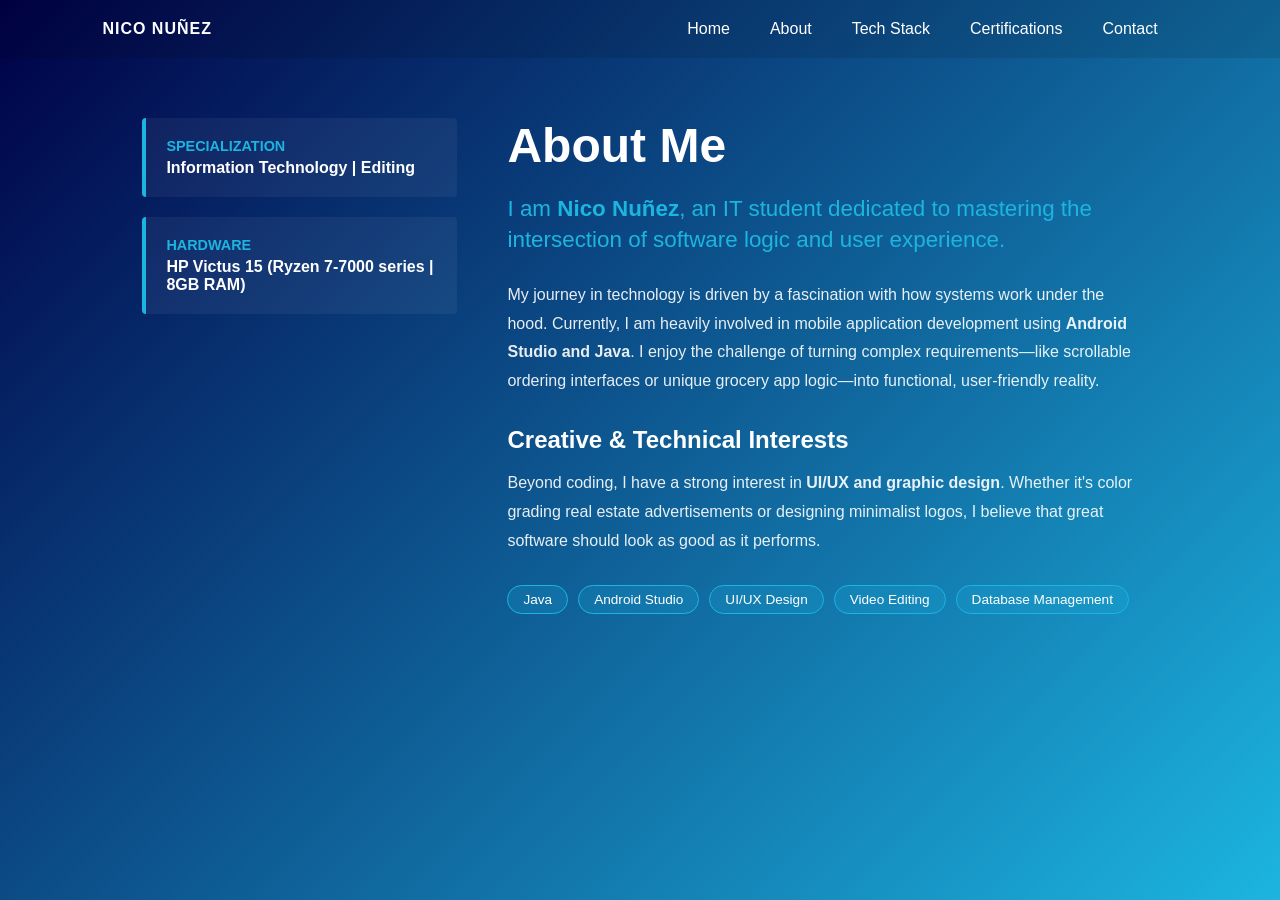
==== about.html @ f7c6fa9e "Fix the About page" ====
<!DOCTYPE html>
<html lang="en">
<head>
    <meta charset="UTF-8">
    <meta name="viewport" content="width=device-width, initial-scale=1.0">
    <title>About Me | Nico Nuñez</title>
    <link rel="stylesheet" href="style.css">
    <link rel="stylesheet" href="https://cdnjs.cloudflare.com/ajax/libs/font-awesome/6.0.0/css/all.min.css">
</head>
<body>

    <nav class="navbar">
        <div class="logo">NICO NUÑEZ</div>
        <ul class="nav-links">
            <li><a href="index.html">Home</a></li>
            <li><a href="about.html">About</a></li>
            <li><a href="techstack.html">Tech Stack</a></li>
            <li><a href="certs.html" class="active-link">Certifications</a></li>
            <li><a href="contact.html">Contact</a></li>
        </ul>
    </nav>

    <main class="about-container">
        <div class="about-grid">
            <!-- Sidebar: Quick Facts -->
            <aside class="about-sidebar">
                <div class="stat-card">
                    <h3>Specialization</h3>
                    <p>Information Technology | Editing</p>
                </div>
            
                <div class="stat-card">
                    <h3>Hardware</h3>
                    <p>HP Victus 15 (Ryzen 7-7000 series | 8GB RAM)</p>
                </div>
            </aside>

            <!-- Main Content -->
            <section class="about-main">
                <h1>About Me</h1>
                <p class="intro">
                    I am <strong>Nico Nuñez</strong>, an IT student dedicated to mastering the intersection of software logic and user experience.
                </p>
                <p>
                    My journey in technology is driven by a fascination with how systems work under the hood. Currently, I am heavily involved in mobile application development using <strong>Android Studio and Java</strong>. I enjoy the challenge of turning complex requirements—like scrollable ordering interfaces or unique grocery app logic—into functional, user-friendly reality.
                </p>
                
                <h3>Creative & Technical Interests</h3>
                <p>
                    Beyond coding, I have a strong interest in <strong>UI/UX and graphic design</strong>. Whether it's color grading real estate advertisements or designing minimalist logos, I believe that great software should look as good as it performs. 
                </p>

                <div class="skills-tags">
                    <span class="tag">Java</span>
                    <span class="tag">Android Studio</span>
                    <span class="tag">UI/UX Design</span>
                    <span class="tag">Video Editing</span>
                    <span class="tag">Database Management</span>
                </div>
            </section>
        </div>
    </main>

</body>
</html>
---- style.css ----
* {
    margin: 0;
    padding: 0;
    box-sizing: border-box;
    font-family: 'Segoe UI', Tahoma, Geneva, Verdana, sans-serif;
}

body {
    background: linear-gradient(135deg, #000046 0%, #1CB5E0 100%);
    background-attachment: fixed;
    color: white;
    min-height: 100vh;
}

/* Navbar */
.navbar {
    display: flex;
    justify-content: space-between;
    align-items: center;
    padding: 20px 8%;
    background: rgba(0, 0, 0, 0.1);
}

.logo {
    font-weight: 800;
    letter-spacing: 1px;
}

.nav-links {
    display: flex;
    list-style: none;
}

.nav-links li {
    padding: 0 20px;
}

.nav-links a {
    color: white;
    text-decoration: none;
    font-weight: 500;
    transition: 0.3s;
}

.nav-links a:hover {
    opacity: 0.7;
}

/* Hero Section */
.hero {
    display: flex;
    align-items: center;
    justify-content: center;
    padding: 50px 8%;
    min-height: calc(100vh - 80px);
}

/* Hero Section Container */
.hero-container {
    display: flex;
    align-items: center; /* Vertically centers the photo and text together */
    justify-content: space-between; /* Spaced out horizontally */
    max-width: 1200px;
    width: 100%;
    gap: 60px; /* Space between the photo and the text */
}

/* Photo Styling */
.hero-image {
    flex: 1;
    display: flex;
    justify-content: center;
    align-items: center;
}

.hero-image img {
    width: 380px;  /* Size of the circle */
    height: 380px; 
    object-fit: cover;
    border-radius: 50%;
    border: 8px solid rgba(255, 255, 255, 0.2); /* Semi-transparent white frame */
    outline: 2px solid white; /* Thin solid outer line for a 'double frame' look */
    padding: 5px;
    box-shadow: 0 20px 50px rgba(0, 0, 0, 0.4);
}

/* Text Content Styling */
.hero-text {
    flex: 1.5;
    display: flex;
    flex-direction: column;
    justify-content: center; /* Ensures text stays centered if photo is taller */
}

/* Responsive adjustments for Mobile */
@media (max-width: 992px) {
    .hero-container {
        flex-direction: column; /* Stack vertically on small screens */
        text-align: center;
        gap: 30px;
    }

    .hero-image img {
        width: 280px; /* Slightly smaller for mobile */
        height: 280px;
    }

    .title-group {
        justify-content: center;
    }
}

.hero-text {
    flex: 1.5;
}

.title-group {
    display: flex;
    align-items: center;
    gap: 20px;
}

.title-group h1 {
    font-size: 3.5rem;
    font-weight: 700;
}

.line {
    flex-grow: 1;
    height: 2px;
    background-color: rgba(255, 255, 255, 0.4);
}

.name {
    font-size: 5rem;
    font-weight: 800;
    margin-top: -10px;
    line-height: 1.1;
}

.description {
    margin-top: 25px;
    line-height: 1.6;
    font-size: 1.1rem;
    max-width: 500px;
    color: rgba(255, 255, 255, 0.9);
}

/* Social Icons */
.social-icons {
    margin-top: 30px;
    display: flex;
    gap: 20px;
}

.social-icons a {
    color: white;
    font-size: 2.5rem;
    transition: transform 0.3s;
}

.social-icons a:hover {
    transform: scale(1.1);
}

/* Mobile Menu Toggle */
.menu-toggle {
    display: none;
    cursor: pointer;
}

.bar {
    display: block;
    width: 25px;
    height: 3px;
    margin: 5px auto;
    background-color: white;
}

/* Responsive Tablet/Mobile */
@media (max-width: 992px) {
    .hero-container {
        flex-direction: column;
        text-align: center;
    }
    
    .name { font-size: 3.5rem; }
    .title-group { justify-content: center; }
    .line { display: none; }
    .description { margin: 25px auto; }
    .social-icons { justify-content: center; }
}

@media (max-width: 768px) {
    .menu-toggle { display: block; }
    .nav-links {
        display: none; /* Controlled by JS */
        position: absolute;
        top: 80px;
        left: 0;
        width: 100%;
        background: #000046;
        flex-direction: column;
        text-align: center;
    }
    .nav-links.active { display: flex; }
    .nav-links li { padding: 15px 0; }
}

/* About Page Layout */
.about-container {
    padding: 60px 8%;
    max-width: 1200px;
    margin: 0 auto;
}

.about-grid {
    display: grid;
    grid-template-columns: 1fr 2fr;
    gap: 50px;
    align-items: start;
}

/* Sidebar Styling */
.about-sidebar {
    display: flex;
    flex-direction: column;
    gap: 20px;
}

.stat-card {
    background: rgba(255, 255, 255, 0.05);
    padding: 20px;
    border-left: 4px solid #1CB5E0;
    border-radius: 4px;
    transition: transform 0.3s;
}

.stat-card:hover {
    transform: translateX(10px);
    background: rgba(255, 255, 255, 0.1);
}

.stat-card h3 {
    font-size: 0.9rem;
    text-transform: uppercase;
    color: #1CB5E0;
    margin-bottom: 5px;
}

.stat-card p {
    font-weight: 600;
}

/* Main Content Styling */
.about-main h1 {
    font-size: 3rem;
    margin-bottom: 20px;
}

.about-main .intro {
    font-size: 1.4rem;
    line-height: 1.4;
    margin-bottom: 25px;
    color: #1CB5E0;
}

.about-main p {
    line-height: 1.8;
    margin-bottom: 20px;
    color: rgba(255, 255, 255, 0.9);
}

.about-main h3 {
    margin: 30px 0 15px 0;
    font-size: 1.5rem;
}

/* Skill Tags */
.skills-tags {
    display: flex;
    flex-wrap: wrap;
    gap: 10px;
    margin-top: 30px;
}

.tag {
    background: rgba(28, 181, 224, 0.2);
    border: 1px solid #1CB5E0;
    color: white;
    padding: 6px 15px;
    border-radius: 20px;
    font-size: 0.85rem;
    font-weight: 500;
}

/* Responsive for Mobile */
@media (max-width: 850px) {
    .about-grid {
        grid-template-columns: 1fr;
    }
    
    .about-sidebar {
        order: 2; /* Move facts below text on mobile */
    }
    
    .about-main {
        order: 1;
    }
}
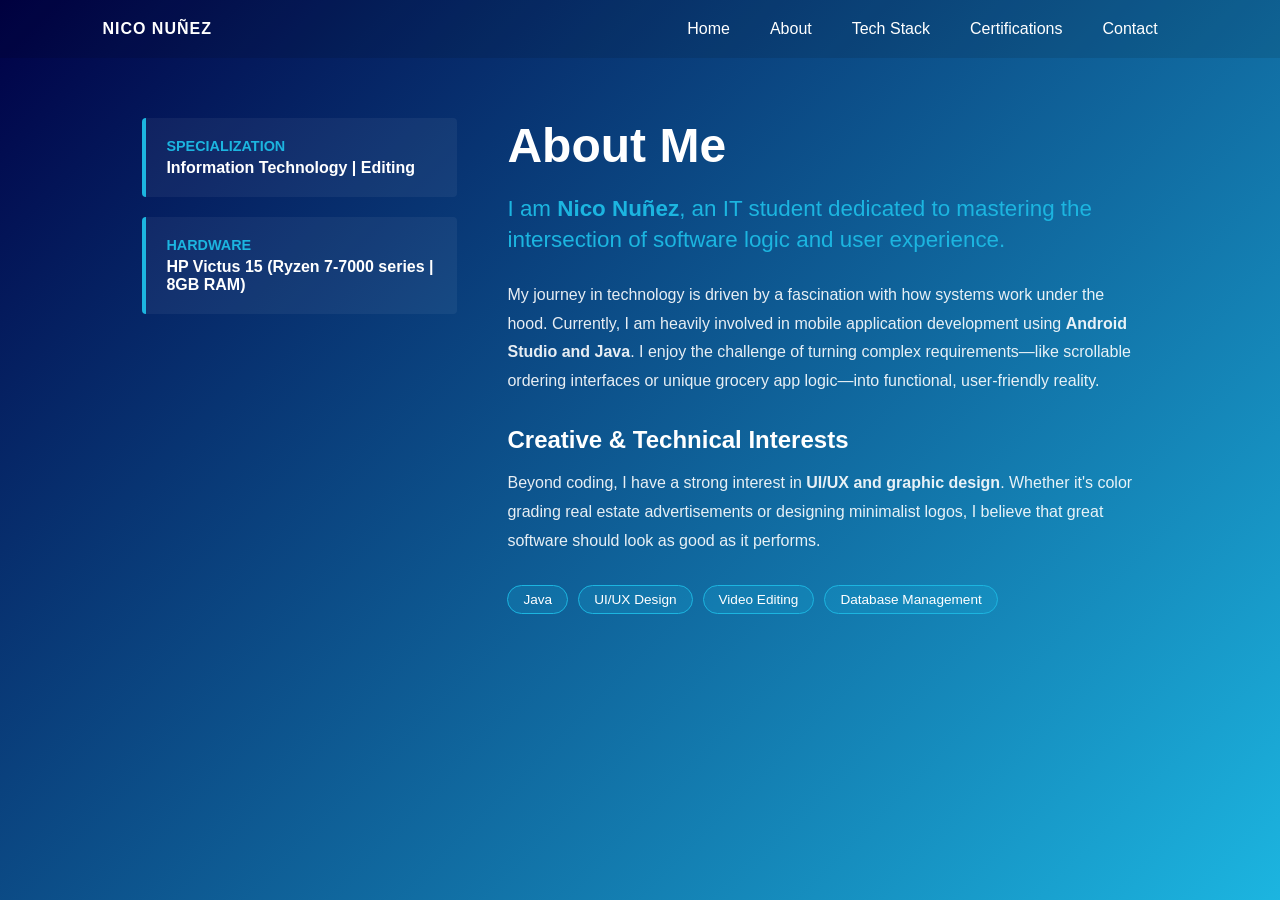
==== commit c95cf410: "Add hyperlinks to image each certifications" ====
--- a/about.html
+++ b/about.html
@@ -8,14 +8,14 @@
     <link rel="stylesheet" href="https://cdnjs.cloudflare.com/ajax/libs/font-awesome/6.0.0/css/all.min.css">
 </head>
 <body>
-
+    
     <nav class="navbar">
         <div class="logo">NICO NUÑEZ</div>
         <ul class="nav-links">
             <li><a href="index.html">Home</a></li>
             <li><a href="about.html">About</a></li>
             <li><a href="techstack.html">Tech Stack</a></li>
-            <li><a href="certs.html" class="active-link">Certifications</a></li>
+            <li><a href="certs.html" >Certifications</a></li>
             <li><a href="contact.html">Contact</a></li>
         </ul>
     </nav>
@@ -52,7 +52,6 @@
 
                 <div class="skills-tags">
                     <span class="tag">Java</span>
-                    <span class="tag">Android Studio</span>
                     <span class="tag">UI/UX Design</span>
                     <span class="tag">Video Editing</span>
                     <span class="tag">Database Management</span>
--- a/style.css
+++ b/style.css
@@ -307,4 +307,505 @@
     .about-main {
         order: 1;
     }
+}
+/* --- Updated Navbar Hover Effects --- */
+
+.nav-links a {
+    position: relative; /* Necessary for the custom underline effect */
+    color: white;
+    text-decoration: none;
+    font-weight: 500;
+    transition: color 0.3s ease; /* Smooth transition for color change */
+}
+
+/* 1. Change text color and slight glow on hover */
+.nav-links a:hover {
+    color: #1CB5E0; /* Matches your theme's light blue */
+    text-shadow: 0 0 10px rgba(28, 181, 224, 0.5);
+}
+
+/* 2. Modern Animated Underline */
+.nav-links a::after {
+    content: '';
+    position: absolute;
+    width: 0;
+    height: 2px;
+    display: block;
+    margin-top: 5px;
+    right: 0;
+    background: #1CB5E0;
+    transition: width 0.3s ease;
+    -webkit-transition: width 0.3s ease;
+}
+
+.nav-links a:hover::after {
+    width: 100%;
+    left: 0;
+    background: #1CB5E0;
+}
+
+/* 3. Button effect for the Logo */
+.logo {
+    cursor: pointer;
+    transition: transform 0.3s ease, color 0.3s ease;
+}
+
+.logo:hover {
+    transform: scale(1.05); /* Slight pop-out effect */
+    color: #1CB5E0;
+}
+
+/* 4. Active Link State (so people know where they are) */
+.active-link {
+    color: #1CB5E0 !important;
+}
+
+.active-link::after {
+    width: 100% !important; /* Keep the line visible for the active page */
+}
+
+/* Tech Stack Page */
+.tech-container {
+    padding: 80px 8%;
+    max-width: 1200px;
+    margin: 0 auto;
+}
+
+.tech-container .section-title p {
+    color: rgba(255, 255, 255, 0.7);
+    margin-top: 10px;
+}
+
+.tech-grid {
+    display: grid;
+    grid-template-columns: repeat(2, minmax(250px, 1fr));
+    gap: 30px;
+    margin-top: 50px;
+    align-items: stretch;
+    grid-auto-rows: minmax(220px, auto);
+}
+
+.tech-card {
+    display: flex;
+    flex-direction: column;
+    align-items: center;
+    justify-content: center;
+    min-height: 220px;
+    background: rgba(255, 255, 255, 0.05);
+    border: 1px solid rgba(255, 255, 255, 0.1);
+    padding: 40px 20px;
+    border-radius: 15px;
+    text-align: center;
+    transition: all 0.3s ease;
+    backdrop-filter: blur(5px);
+}
+
+.tech-card:hover {
+    transform: translateY(-10px);
+    background: rgba(255, 255, 255, 0.1);
+    border-color: #1CB5E0;
+    box-shadow: 0 15px 30px rgba(0, 0, 0, 0.3);
+}
+
+.tech-card i {
+    font-size: 3.5rem;
+    color: #1CB5E0;
+    margin-bottom: 20px;
+    display: block;
+}
+
+/* Special styling for C icon since FontAwesome doesn't have a standard C logo */
+.c-icon {
+    font-size: 2.5rem;
+    font-weight: 800;
+    color: #1CB5E0;
+    margin-bottom: 25px;
+    border: 3px solid #1CB5E0;
+    width: 60px;
+    height: 60px;
+    line-height: 54px;
+    border-radius: 50%;
+    margin-left: auto;
+    margin-right: auto;
+}
+
+
+/* Mobile responsive tweak */
+@media (max-width: 600px) {
+    .tech-grid {
+        grid-template-columns: 1fr;
+    }
+}
+/* --- Standardized Badge Gallery --- */
+.badge-gallery {
+    display: flex;
+    justify-content: center;
+    align-items: center; /* Center badge items for even alignment */
+    gap: 50px;
+    margin-bottom: 80px;
+    flex-wrap: wrap;
+}
+
+.badge-item {
+    display: flex;
+    flex-direction: column;
+    align-items: center;
+    justify-content: center;
+    width: 120px;
+    transition: transform 0.3s cubic-bezier(0.175, 0.885, 0.32, 1.275);
+}
+
+.badge-item img {
+    height: 70px;
+    width: auto;
+    max-width: 100%;
+    object-fit: contain;
+    margin-bottom: 15px;
+    filter: drop-shadow(0 0 8px rgba(28, 181, 224, 0.3));
+}
+
+.badge-item span {
+    font-size: 0.75rem;
+    font-weight: 700;
+    color: #1CB5E0;
+    text-transform: uppercase;
+    letter-spacing: 1.5px;
+    opacity: 0.8;
+}
+
+.badge-item:hover {
+    transform: translateY(-10px);
+}
+
+.badge-item:hover img {
+    filter: drop-shadow(0 0 15px rgba(28, 181, 224, 0.6));
+}
+
+/* Mobile responsive tweak */
+@media (max-width: 600px) {
+    .badge-gallery {
+        gap: 20px;
+    }
+    .badge-item {
+        width: 100px;
+    }
+    .badge-item img {
+        height: 55px;
+    }
+}
+
+/* --- Contact Page Main Container --- */
+.contact-container {
+    padding: 80px 8%;
+    max-width: 1200px;
+    margin: 0 auto;
+    min-height: 100vh;
+}
+
+/* --- Resume Section (View/Download) --- */
+.resume-section {
+    max-width: 900px;
+    margin: 0 auto 60px auto;
+}
+
+.resume-content {
+    background: rgba(255, 255, 255, 0.05);
+    border: 1px solid rgba(255, 255, 255, 0.1);
+    border-radius: 20px;
+    padding: 30px 40px;
+    display: flex;
+    align-items: center;
+    gap: 30px;
+    backdrop-filter: blur(10px);
+    transition: border-color 0.3s ease;
+}
+
+.resume-content:hover {
+    border-color: #1CB5E0;
+}
+
+.resume-content i {
+    font-size: 3.5rem;
+    color: #1CB5E0;
+}
+
+.resume-text {
+    flex-grow: 1;
+}
+
+.resume-text h3 {
+    font-size: 1.6rem;
+    margin-bottom: 5px;
+    color: white;
+}
+
+.resume-text p {
+    color: rgba(255, 255, 255, 0.6);
+    font-size: 0.95rem;
+}
+
+/* Resume Buttons */
+.resume-actions {
+    display: flex;
+    gap: 15px;
+}
+
+.main-btn {
+    padding: 12px 25px;
+    border-radius: 8px;
+    font-weight: 700;
+    text-decoration: none;
+    font-size: 0.9rem;
+    transition: all 0.3s ease;
+    background: #1CB5E0;
+    color: white;
+    border: 2px solid #1CB5E0;
+    cursor: pointer;
+}
+
+.main-btn.outline {
+    background: transparent;
+    color: #1CB5E0;
+}
+
+.main-btn:hover {
+    transform: translateY(-3px);
+    box-shadow: 0 5px 15px rgba(28, 181, 224, 0.3);
+}
+
+.main-btn.outline:hover {
+    background: rgba(28, 181, 224, 0.1);
+}
+
+/* --- Social Contact Grid --- */
+.contact-grid {
+    display: flex;
+    justify-content: center;
+    gap: 30px;
+    flex-wrap: wrap;
+    margin-top: 20px;
+}
+
+.contact-card {
+    background: rgba(255, 255, 255, 0.05);
+    border: 1px solid rgba(255, 255, 255, 0.1);
+    border-radius: 20px;
+    padding: 40px 20px;
+    width: 320px;
+    text-align: center;
+    text-decoration: none;
+    color: white;
+    transition: all 0.4s cubic-bezier(0.175, 0.885, 0.32, 1.275);
+    backdrop-filter: blur(10px);
+}
+
+.contact-card:hover {
+    transform: translateY(-10px);
+    background: rgba(255, 255, 255, 0.08);
+    border-color: #1CB5E0;
+    box-shadow: 0 20px 40px rgba(0, 0, 0, 0.4);
+}
+
+.contact-card i {
+    font-size: 3rem;
+    color: #1CB5E0;
+    margin-bottom: 20px;
+    transition: transform 0.3s ease;
+}
+
+.contact-card:hover i {
+    transform: scale(1.1);
+}
+
+.contact-card h3 {
+    font-size: 1.5rem;
+    margin-bottom: 10px;
+    letter-spacing: 1px;
+}
+
+.contact-card p {
+    color: rgba(255, 255, 255, 0.6);
+    font-size: 0.9rem;
+    margin-bottom: 25px;
+}
+
+/* Card Button Decoration */
+.contact-btn {
+    display: inline-block;
+    padding: 10px 24px;
+    border: 1px solid #1CB5E0;
+    border-radius: 30px;
+    color: #1CB5E0;
+    font-size: 0.8rem;
+    font-weight: 700;
+    text-transform: uppercase;
+    letter-spacing: 1px;
+    transition: all 0.3s ease;
+}
+
+.contact-card:hover .contact-btn {
+    background: #1CB5E0;
+    color: white;
+}
+
+/* --- Mobile Responsiveness --- */
+@media (max-width: 992px) {
+    .resume-content {
+        flex-direction: column;
+        text-align: center;
+        padding: 40px 20px;
+    }
+    
+    .resume-actions {
+        flex-direction: column;
+        width: 100%;
+    }
+    
+    .main-btn {
+        width: 100%;
+        text-align: center;
+    }
+}
+
+@media (max-width: 768px) {
+    .contact-container {
+        padding: 60px 5%;
+    }
+    
+    .contact-card {
+        width: 100%;
+    }
+}
+
+/* --- Certifications Page Container --- */
+.certs-container {
+    padding: 80px 8%;
+    max-width: 1200px;
+    margin: 0 auto;
+    min-height: 100vh;
+}
+
+/* --- Standardized Badge Gallery --- */
+.badge-gallery {
+    display: flex;
+    justify-content: center;
+    align-items: flex-end; /* Aligns badges along the bottom for visual balance */
+    gap: 50px;
+    margin-bottom: 80px;
+    flex-wrap: wrap;
+}
+
+.badge-item {
+    display: flex;
+    flex-direction: column;
+    align-items: center;
+    width: 120px; /* Standardized container width */
+    transition: transform 0.3s cubic-bezier(0.175, 0.885, 0.32, 1.275);
+}
+
+.badge-item img {
+    height: 70px; /* Forces all badges to the exact same height */
+    width: auto;
+    object-fit: contain;
+    margin-bottom: 15px;
+    filter: drop-shadow(0 0 8px rgba(28, 181, 224, 0.2));
+}
+
+.badge-item span {
+    font-size: 0.75rem;
+    font-weight: 700;
+    color: #1CB5E0;
+    text-transform: uppercase;
+    letter-spacing: 1.5px;
+}
+
+.badge-item:hover {
+    transform: translateY(-10px);
+}
+
+/* --- Horizontal Certificate Grid --- */
+.certs-grid {
+    display: flex;
+    justify-content: center;
+    align-items: stretch; /* Forces all cards in a row to be equal height */
+    gap: 30px;
+    flex-wrap: wrap;
+}
+
+.cert-card {
+    background: rgba(255, 255, 255, 0.05);
+    border: 1px solid rgba(255, 255, 255, 0.1);
+    border-radius: 15px;
+    overflow: hidden;
+    display: flex;
+    flex-direction: column;
+    width: 320px; /* Standard card width */
+    transition: 0.3s ease;
+    backdrop-filter: blur(5px);
+}
+
+.cert-card:hover {
+    transform: translateY(-5px);
+    border-color: #1CB5E0;
+    background: rgba(255, 255, 255, 0.08);
+    box-shadow: 0 15px 30px rgba(0, 0, 0, 0.3);
+}
+
+/* --- Image Container Alignment Fix --- */
+.cert-img-container {
+    height: 250px; /* Fixed height for consistent horizontal alignment */
+    width: 100%;
+    display: flex;
+    justify-content: center;
+    align-items: center;
+    padding: 30px;
+    background: rgba(0, 0, 0, 0.15);
+}
+
+.cert-img-container img {
+    max-height: 160px; /* Limits size so different shapes look uniform */
+    max-width: 100%;
+    object-fit: contain;
+    filter: drop-shadow(0 10px 20px rgba(0, 0, 0, 0.3));
+}
+
+/* --- Text Content Alignment --- */
+.cert-info {
+    padding: 25px;
+    text-align: center;
+    flex-grow: 1; /* Pushes content to fill card height */
+    display: flex;
+    flex-direction: column;
+    justify-content: flex-start;
+}
+
+.cert-info h3 {
+    font-size: 1.2rem;
+    color: white;
+    margin-bottom: 8px;
+    min-height: 3em; /* Reserves space so text starts at the same line */
+    display: flex;
+    align-items: center;
+    justify-content: center;
+}
+
+.cert-info p {
+    color: rgba(255, 255, 255, 0.6);
+    font-size: 0.9rem;
+    line-height: 1.4;
+}
+
+/* --- Responsive Adjustments --- */
+@media (max-width: 768px) {
+    .badge-gallery {
+        gap: 25px;
+    }
+    
+    .badge-item img {
+        height: 55px;
+    }
+
+    .cert-card {
+        width: 100%; /* Stacks cards on mobile */
+    }
 }
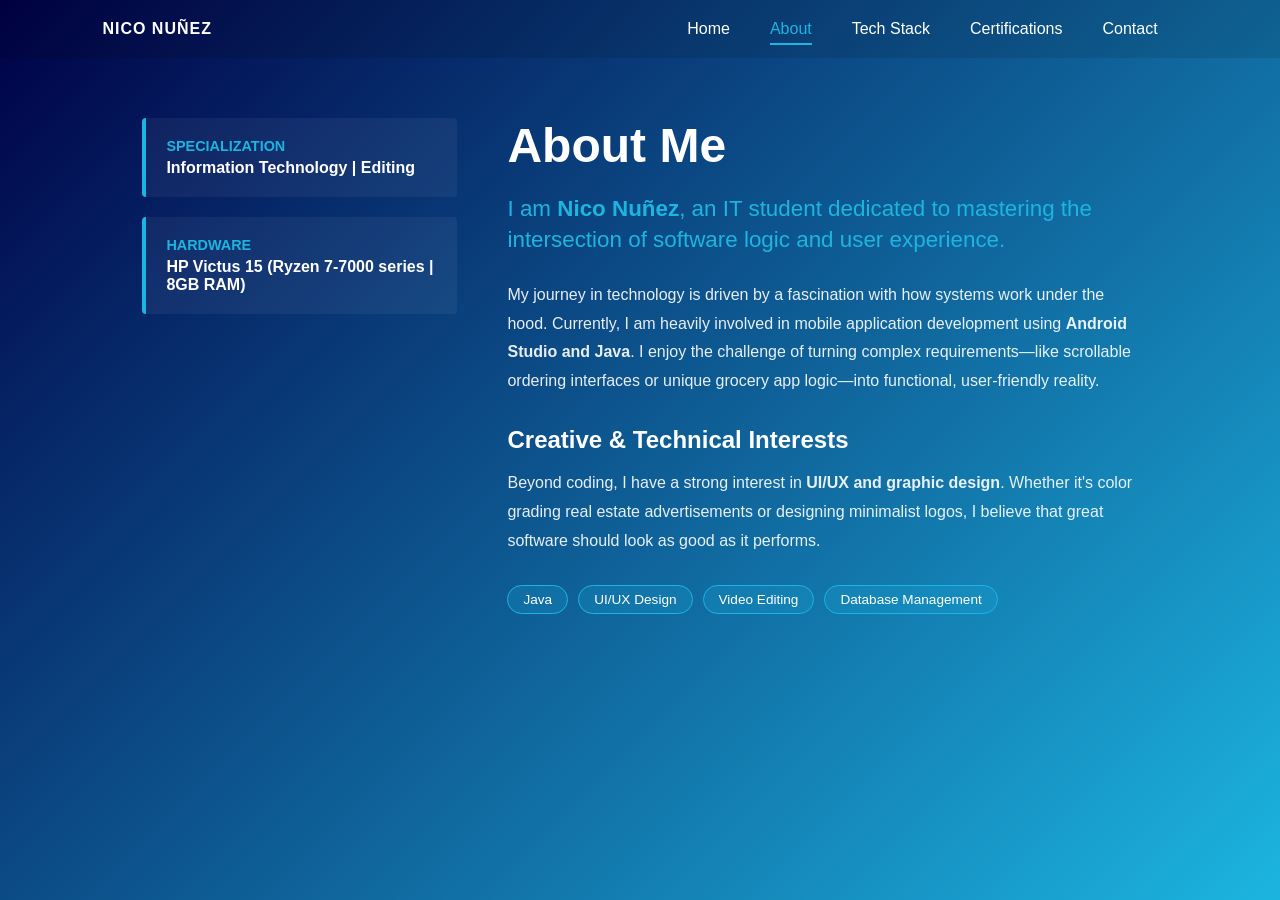
==== commit d0668450: "Responsive Layouts Implemented" ====
--- a/about.html
+++ b/about.html
@@ -11,13 +11,18 @@
     
     <nav class="navbar">
         <div class="logo">NICO NUÑEZ</div>
-        <ul class="nav-links">
+        <ul class="nav-links" id="navLinks">
             <li><a href="index.html">Home</a></li>
-            <li><a href="about.html">About</a></li>
+            <li><a href="about.html" class="active-link">About</a></li>
             <li><a href="techstack.html">Tech Stack</a></li>
-            <li><a href="certs.html" >Certifications</a></li>
+            <li><a href="certs.html">Certifications</a></li>
             <li><a href="contact.html">Contact</a></li>
         </ul>
+        <div class="menu-toggle" id="mobile-menu">
+            <span class="bar"></span>
+            <span class="bar"></span>
+            <span class="bar"></span>
+        </div>
     </nav>
 
     <main class="about-container">
@@ -60,5 +65,6 @@
         </div>
     </main>
 
+    <script src="script.js"></script>
 </body>
 </html>
--- a/style.css
+++ b/style.css
@@ -167,6 +167,7 @@
 .menu-toggle {
     display: none;
     cursor: pointer;
+    flex-direction: column;
 }
 
 .bar {
@@ -175,6 +176,7 @@
     height: 3px;
     margin: 5px auto;
     background-color: white;
+    transition: all 0.3s ease;
 }
 
 /* Responsive Tablet/Mobile */
@@ -192,19 +194,77 @@
 }
 
 @media (max-width: 768px) {
-    .menu-toggle { display: block; }
+    .menu-toggle { 
+        display: flex;
+        flex-direction: column;
+        cursor: pointer;
+        transition: all 0.3s ease;
+    }
+
+    .menu-toggle.active .bar:nth-child(1) {
+        transform: rotate(45deg) translate(10px, 10px);
+    }
+
+    .menu-toggle.active .bar:nth-child(2) {
+        opacity: 0;
+    }
+
+    .menu-toggle.active .bar:nth-child(3) {
+        transform: rotate(-45deg) translate(7px, -7px);
+    }
+
     .nav-links {
-        display: none; /* Controlled by JS */
-        position: absolute;
+        display: none;
+        position: fixed;
         top: 80px;
         left: 0;
         width: 100%;
-        background: #000046;
+        height: calc(100vh - 80px);
+        background: rgba(0, 0, 0, 0.85);
         flex-direction: column;
         text-align: center;
-    }
-    .nav-links.active { display: flex; }
-    .nav-links li { padding: 15px 0; }
+        z-index: 999;
+        overflow-y: auto;
+        animation: slideDown 0.3s ease forwards;
+        backdrop-filter: blur(5px);
+        border-top: 1px solid rgba(28, 181, 224, 0.2);
+    }
+
+    @keyframes slideDown {
+        from {
+            transform: translateY(-100%);
+            opacity: 0;
+        }
+        to {
+            transform: translateY(0);
+            opacity: 1;
+        }
+    }
+
+    .nav-links.active { 
+        display: flex;
+    }
+
+    .nav-links li { 
+        padding: 18px 0;
+        border-bottom: 1px solid rgba(255, 255, 255, 0.05);
+    }
+
+    .nav-links a {
+        display: block;
+        padding: 10px 20px;
+        font-size: 1rem;
+        transition: all 0.3s ease;
+    }
+
+    .nav-links a:hover {
+        color: #1CB5E0;
+        text-shadow: 0 0 8px rgba(28, 181, 224, 0.4);
+    }
+
+    .active-link {
+        color: #1CB5E0 !important;
+    }
 }
 
 /* About Page Layout */
@@ -795,6 +855,79 @@
     line-height: 1.4;
 }
 
+/* --- Image Expansion Modal --- */
+.image-modal {
+    display: none;
+    position: fixed;
+    z-index: 1000;
+    left: 0;
+    top: 0;
+    width: 100%;
+    height: 100%;
+    background-color: rgba(0, 0, 0, 0.8);
+    animation: fadeIn 0.3s ease-in-out;
+}
+
+@keyframes fadeIn {
+    from {
+        opacity: 0;
+    }
+    to {
+        opacity: 1;
+    }
+}
+
+.image-modal img {
+    position: absolute;
+    top: 50%;
+    left: 50%;
+    transform: translate(-50%, -50%);
+    max-width: 90%;
+    max-height: 90%;
+    object-fit: contain;
+    animation: zoomIn 0.3s ease-in-out;
+    border-radius: 10px;
+    box-shadow: 0 20px 60px rgba(0, 0, 0, 0.5);
+}
+
+@keyframes zoomIn {
+    from {
+        transform: translate(-50%, -50%) scale(0.8);
+        opacity: 0;
+    }
+    to {
+        transform: translate(-50%, -50%) scale(1);
+        opacity: 1;
+    }
+}
+
+.close-modal {
+    position: absolute;
+    top: 30px;
+    right: 45px;
+    color: white;
+    font-size: 40px;
+    font-weight: bold;
+    cursor: pointer;
+    z-index: 1001;
+    transition: 0.3s ease;
+}
+
+.close-modal:hover,
+.close-modal:focus {
+    color: #1CB5E0;
+    text-shadow: 0 0 10px rgba(28, 181, 224, 0.6);
+}
+
+.expandable-image {
+    transition: transform 0.2s ease, filter 0.2s ease;
+}
+
+.expandable-image:hover {
+    transform: scale(1.05);
+    filter: brightness(1.1);
+}
+
 /* --- Responsive Adjustments --- */
 @media (max-width: 768px) {
     .badge-gallery {
@@ -808,4 +941,15 @@
     .cert-card {
         width: 100%; /* Stacks cards on mobile */
     }
-}+
+    .image-modal img {
+        max-width: 95%;
+        max-height: 85%;
+    }
+
+    .close-modal {
+        top: 15px;
+        right: 20px;
+        font-size: 35px;
+    }
+}
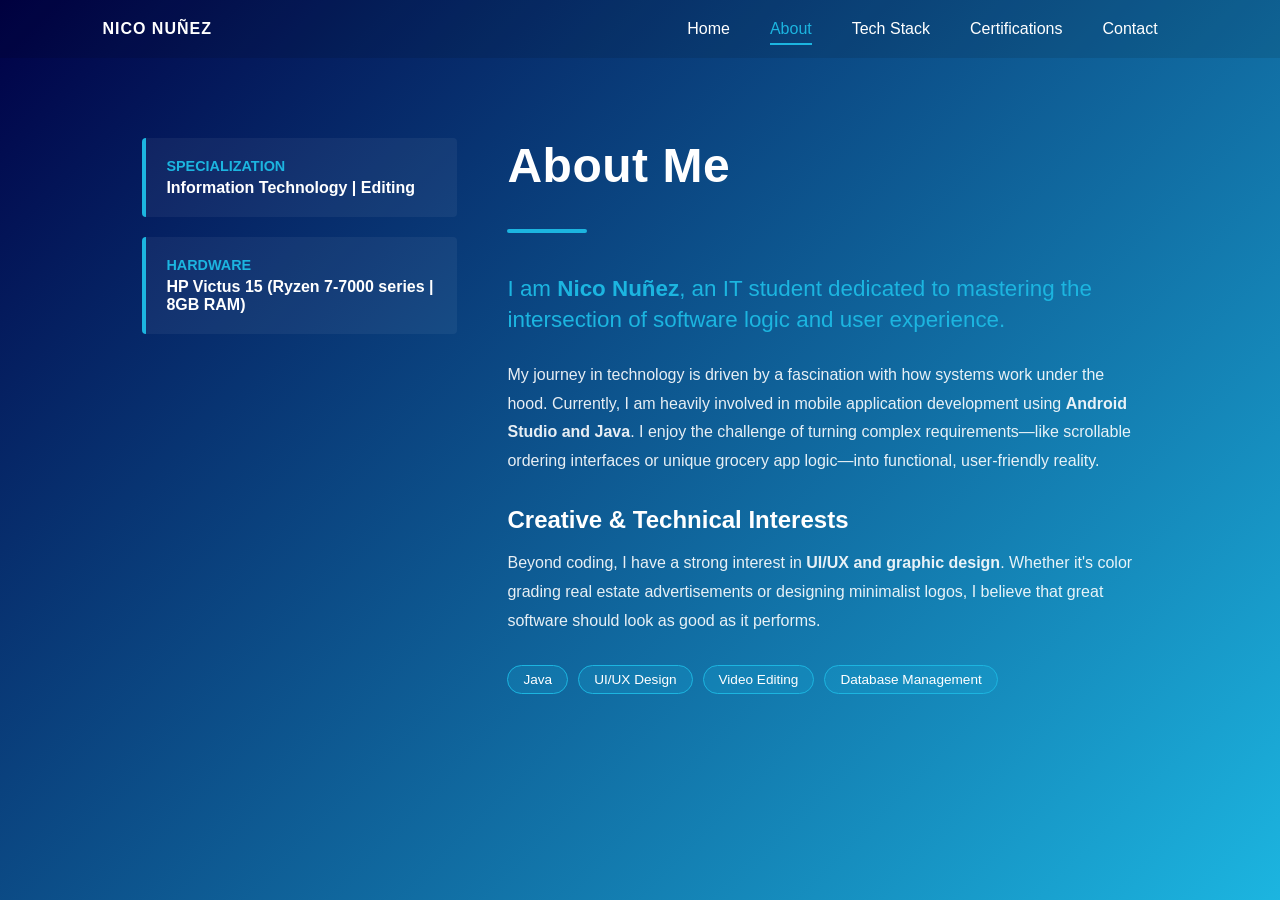
==== commit 01ad4377: "Made the headers consistent." ====
--- a/about.html
+++ b/about.html
@@ -42,7 +42,10 @@
 
             <!-- Main Content -->
             <section class="about-main">
-                <h1>About Me</h1>
+                <div class="section-title">
+                    <h1>About Me</h1>
+                    <div class="underline"></div>
+                </div>
                 <p class="intro">
                     I am <strong>Nico Nuñez</strong>, an IT student dedicated to mastering the intersection of software logic and user experience.
                 </p>
--- a/style.css
+++ b/style.css
@@ -120,6 +120,28 @@
     gap: 20px;
 }
 
+.section-title {
+    display: flex;
+    flex-direction: column;
+    align-items: flex-start;
+    gap: 16px;
+    margin-bottom: 40px;
+}
+
+.section-title h1 {
+    font-size: 3.2rem;
+    font-weight: 700;
+    letter-spacing: 0.5px;
+    margin: 0;
+}
+
+.underline {
+    width: 80px;
+    height: 4px;
+    border-radius: 999px;
+    background: #1CB5E0;
+}
+
 .title-group h1 {
     font-size: 3.5rem;
     font-weight: 700;
@@ -157,6 +179,12 @@
     color: white;
     font-size: 2.5rem;
     transition: transform 0.3s;
+}
+
+.social-icons a .fa-github {
+    color: white;
+    background: none;
+    border-radius: 0;
 }
 
 .social-icons a:hover {
@@ -267,9 +295,79 @@
     }
 }
 
+/* Certifications Page */
+.certs-container {
+    padding: 60px 8%;
+    max-width: 1200px;
+    margin: 0 auto;
+}
+
+.certs-grid {
+    display: grid;
+    grid-template-columns: repeat(auto-fit, minmax(280px, 1fr));
+    gap: 30px;
+    align-items: stretch;
+}
+
+.cert-card {
+    background: rgba(255, 255, 255, 0.08);
+    border: 1px solid rgba(255, 255, 255, 0.14);
+    border-radius: 20px;
+    overflow: hidden;
+    transition: transform 0.3s ease, box-shadow 0.3s ease, border-color 0.3s ease;
+}
+
+.cert-card:hover {
+    transform: translateY(-6px);
+    box-shadow: 0 20px 40px rgba(0, 0, 0, 0.25);
+    border-color: rgba(28, 181, 224, 0.4);
+}
+
+.cert-img-container {
+    overflow: hidden;
+}
+
+.cert-img-container img {
+    width: 100%;
+    display: block;
+    object-fit: cover;
+}
+
+.cert-info {
+    padding: 24px;
+}
+
+.cert-info h3 {
+    font-size: 1.4rem;
+    margin-bottom: 0;
+}
+
+.cert-info a,
+.cert-info a:visited {
+    color: #1CB5E0;
+    text-decoration: none;
+    border-bottom: 2px solid transparent;
+    transition: color 0.25s ease, border-color 0.25s ease, text-shadow 0.25s ease, background 0.25s ease;
+}
+
+.cert-info a:hover,
+.cert-info a:focus,
+.cert-info a:active {
+    color: #ffffff;
+    border-color: #1CB5E0;
+    text-shadow: 0 0 12px rgba(28, 181, 224, 0.5);
+    background: rgba(28, 181, 224, 0.12);
+    border-radius: 4px;
+}
+
+.cert-info a:focus {
+    outline: 2px dashed rgba(28, 181, 224, 0.75);
+    outline-offset: 4px;
+}
+
 /* About Page Layout */
 .about-container {
-    padding: 60px 8%;
+    padding: 80px 8%;
     max-width: 1200px;
     margin: 0 auto;
 }
@@ -438,55 +536,134 @@
 
 .tech-grid {
     display: grid;
-    grid-template-columns: repeat(2, minmax(250px, 1fr));
+    grid-template-columns: repeat(4, minmax(200px, 1fr));
     gap: 30px;
     margin-top: 50px;
     align-items: stretch;
     grid-auto-rows: minmax(220px, auto);
 }
 
+@media (max-width: 1024px) {
+    .tech-grid {
+        grid-template-columns: repeat(3, minmax(200px, 1fr));
+    }
+}
+
+@media (max-width: 768px) {
+    .tech-grid {
+        grid-template-columns: repeat(2, minmax(250px, 1fr));
+    }
+}
+
 .tech-card {
     display: flex;
     flex-direction: column;
     align-items: center;
     justify-content: center;
     min-height: 220px;
-    background: rgba(255, 255, 255, 0.05);
-    border: 1px solid rgba(255, 255, 255, 0.1);
+    background: rgba(255, 255, 255, 0.09);
+    border: 1px solid rgba(255, 255, 255, 0.18);
     padding: 40px 20px;
-    border-radius: 15px;
+    border-radius: 20px;
     text-align: center;
-    transition: all 0.3s ease;
-    backdrop-filter: blur(5px);
+    transition: transform 0.3s ease, box-shadow 0.3s ease, border-color 0.3s ease;
+    backdrop-filter: blur(10px);
 }
 
 .tech-card:hover {
     transform: translateY(-10px);
-    background: rgba(255, 255, 255, 0.1);
-    border-color: #1CB5E0;
-    box-shadow: 0 15px 30px rgba(0, 0, 0, 0.3);
+    background: rgba(255, 255, 255, 0.14);
+    border-color: rgba(28, 181, 224, 0.4);
+    box-shadow: 0 18px 40px rgba(0, 0, 0, 0.28);
+}
+
+.tech-card i,
+.tech-card img.tech-logo,
+.c-icon {
+    width: 76px;
+    height: 76px;
+    margin-bottom: 20px;
+    display: inline-flex;
+    align-items: center;
+    justify-content: center;
+    border-radius: 22px;
+    box-shadow: 0 10px 18px rgba(0, 0, 0, 0.18);
+    background: rgba(255, 255, 255, 0.12);
+    transition: transform 0.25s ease, background 0.25s ease, box-shadow 0.25s ease;
 }
 
 .tech-card i {
-    font-size: 3.5rem;
-    color: #1CB5E0;
-    margin-bottom: 20px;
-    display: block;
-}
-
-/* Special styling for C icon since FontAwesome doesn't have a standard C logo */
+    font-size: 2.8rem;
+    color: inherit;
+}
+
+.tech-card img.tech-logo {
+    width: 76px;
+    height: 76px;
+    object-fit: contain;
+    background: rgba(255, 255, 255, 0.12);
+    filter: brightness(0) invert(1);
+}
+
+.tech-card h3 {
+    color: #ffffff;
+    margin: 0;
+    font-size: 1.25rem;
+}
+
+.tech-card i:hover,
+.tech-card img.tech-logo:hover,
+.c-icon:hover {
+    transform: translateY(-3px);
+    box-shadow: 0 14px 28px rgba(0, 0, 0, 0.24);
+}
+
+.fa-java {
+    color: #007396;
+}
+
+.fa-php {
+    color: #777bb4;
+}
+
+.fa-database {
+    color: #336791;
+}
+
+.fa-git-alt {
+    color: #f05032;
+}
+
+.fa-github {
+    color: #181717;
+    background: #ffffff;
+    border-radius: 24px;
+}
+
+.fa-html5 {
+    color: #e34f26;
+}
+
+.fa-css3-alt {
+    color: #1572b6;
+}
+
+.fa-js-square {
+    color: #f7df1e;
+    background: #272822;
+}
+
 .c-icon {
     font-size: 2.5rem;
     font-weight: 800;
-    color: #1CB5E0;
-    margin-bottom: 25px;
-    border: 3px solid #1CB5E0;
-    width: 60px;
-    height: 60px;
-    line-height: 54px;
-    border-radius: 50%;
-    margin-left: auto;
-    margin-right: auto;
+    color: #ffffff;
+    margin-bottom: 20px;
+    width: 76px;
+    height: 76px;
+    line-height: 76px;
+    border: none;
+    background: rgba(255, 255, 255, 0.12);
+    border-radius: 22px;
 }
 
 
@@ -913,6 +1090,27 @@
     transition: 0.3s ease;
 }
 
+/* Link inside modal to view the certificate on the issuing site */
+.modal-link {
+    position: absolute;
+    bottom: 40px;
+    left: 50%;
+    transform: translateX(-50%);
+    background: #1CB5E0;
+    color: #00121a;
+    padding: 12px 20px;
+    border-radius: 8px;
+    text-decoration: none;
+    font-weight: 700;
+    box-shadow: 0 10px 30px rgba(0, 0, 0, 0.4);
+    display: none; /* Shown dynamically when available */
+    z-index: 1002;
+}
+
+.modal-link:hover {
+    filter: brightness(0.95);
+}
+
 .close-modal:hover,
 .close-modal:focus {
     color: #1CB5E0;
